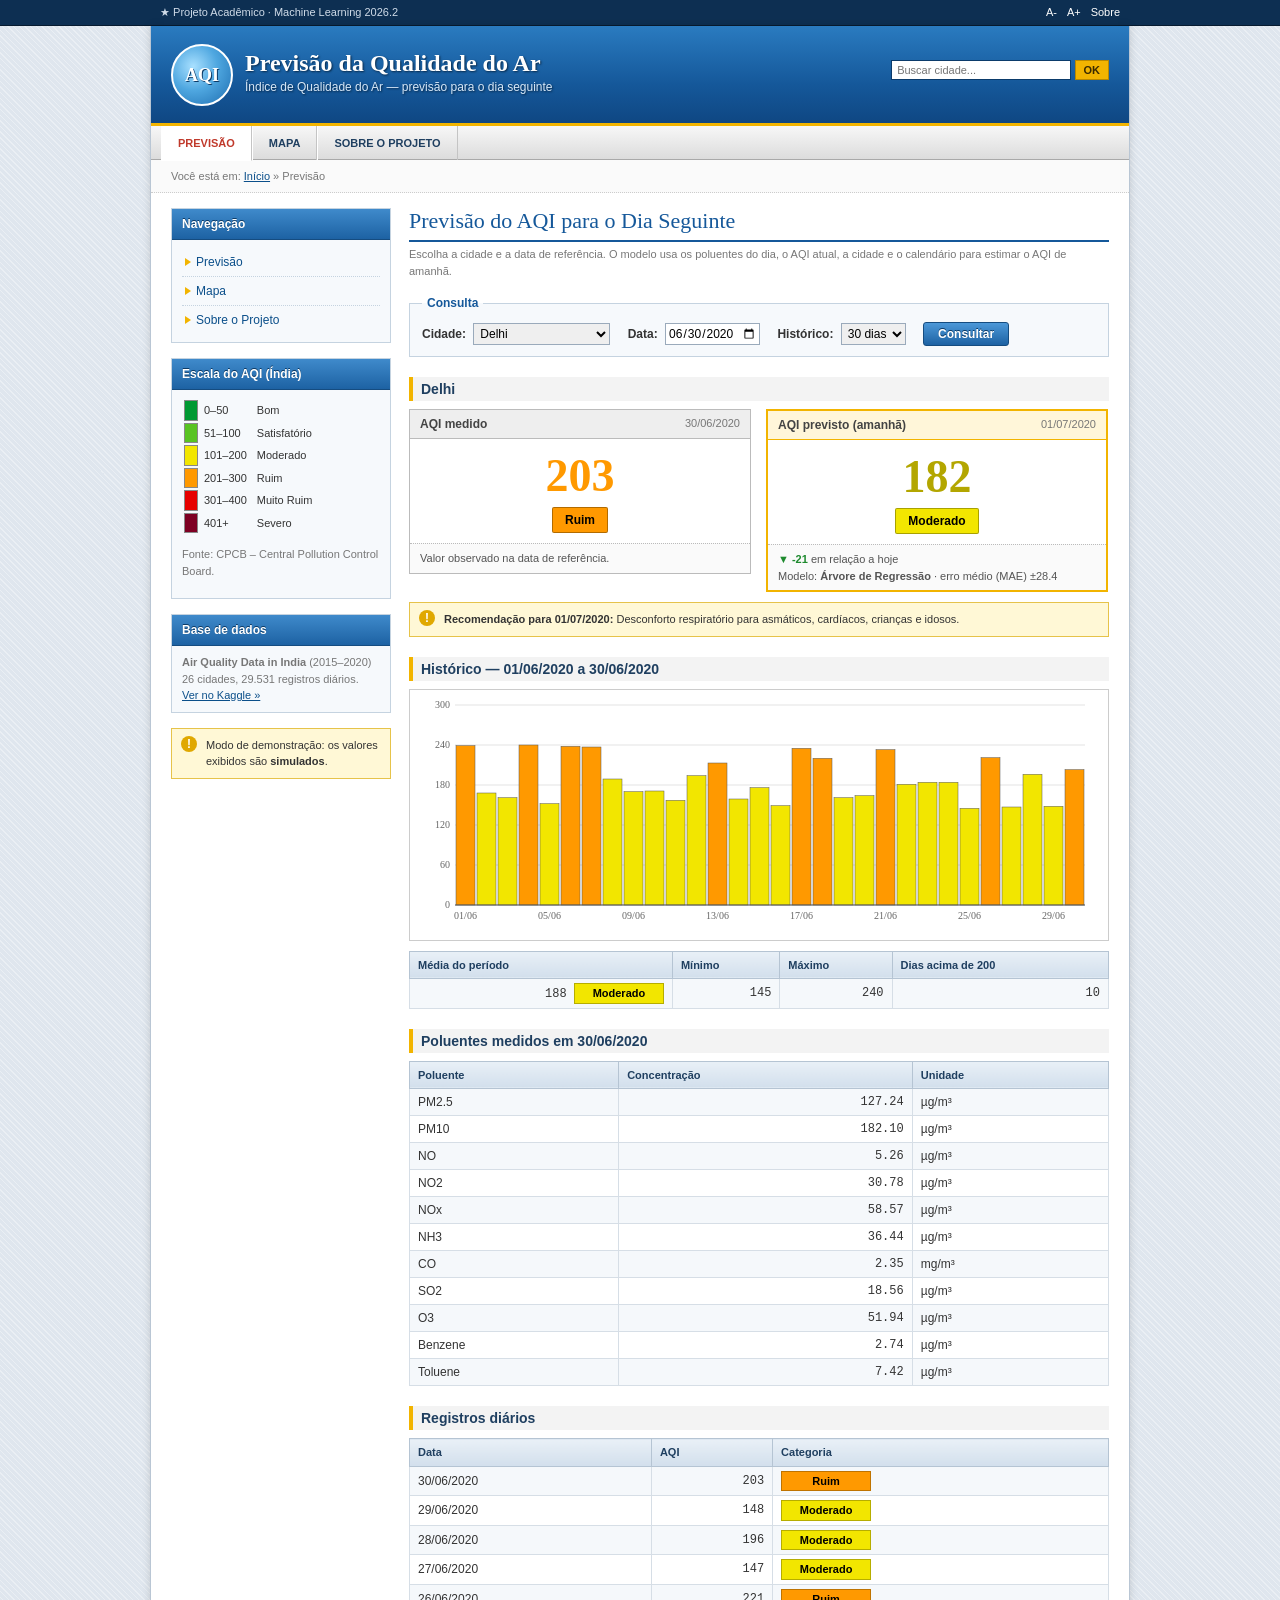
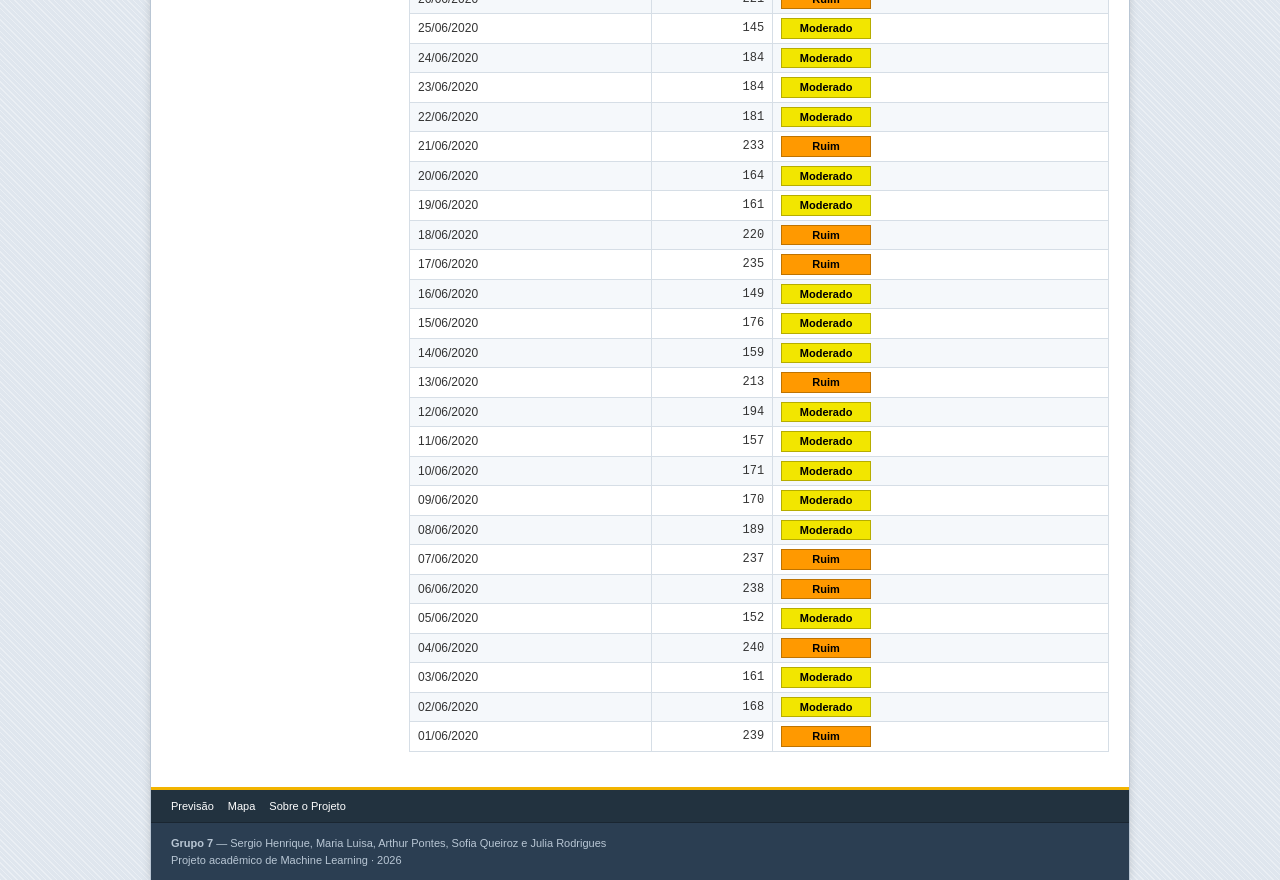
==== frontend/index.html @ a3bbc3aa "Adiciona frontend de previsão do AQI Site estático (HTML/CSS/JS) com páginas de previsão, mapa e sob" ====
<!DOCTYPE html>
<html lang="pt-BR">
<head>
<meta charset="utf-8">
<title>Previsão da Qualidade do Ar :: Início</title>
<link rel="stylesheet" href="css/style.css">
</head>
<body data-pagina="previsao">
<div id="pagina">
  <div id="topo"></div>

  <div id="conteudo">
    <div id="lateral"></div>

    <div id="principal">
      <h1 class="titulo-pagina">Previsão do AQI para o Dia Seguinte</h1>
      <p class="subtitulo">Escolha a cidade e a data de referência. O modelo usa os poluentes do dia, o AQI atual, a cidade e o calendário para estimar o AQI de amanhã.</p>

      <form id="filtros">
        <fieldset>
          <legend>Consulta</legend>
          <label for="cidade">Cidade:</label>
          <select id="cidade"></select>
          <label for="data">Data:</label>
          <input type="date" id="data">
          <label for="dias">Histórico:</label>
          <select id="dias">
            <option value="7">7 dias</option>
            <option value="30" selected>30 dias</option>
            <option value="60">60 dias</option>
            <option value="90">90 dias</option>
          </select>
          <input type="submit" class="botao" value="Consultar">
        </fieldset>
      </form>

      <div id="resultado"><div class="carregando">Carregando...</div></div>
    </div>
  </div>

  <div id="rodape-ph"></div>
</div>

<script src="js/config.js"></script>
<script src="js/api.js"></script>
<script src="js/comum.js"></script>
<script src="js/layout.js"></script>
<script>
(function () {
  var selCidade = document.getElementById('cidade');
  var inpData = document.getElementById('data');
  var selDias = document.getElementById('dias');
  var alvo = document.getElementById('resultado');

  function painel(titulo, data, aqi, classe, rodape) {
    var f = AQI.faixa(aqi);
    return '<div class="painel ' + (classe || '') + '">' +
      '<div class="cab">' + titulo + '<span>' + Util.formataData(data) + '</span></div>' +
      '<div class="valor"><div class="numero" style="color:' + (f.cor === '#f2e600' ? '#b3a600' : f.cor) + '">' + aqi + '</div>' +
      '<div class="categoria" style="background:' + f.cor + ';color:' + f.texto + '">' + f.nome + '</div></div>' +
      '<div class="rodape">' + rodape + '</div></div>';
  }

  function grafico(lista) {
    var L = 680, A = 240, mE = 40, mB = 30, mT = 10;
    var maxAqi = Math.max.apply(null, lista.map(function (d) { return d.aqi; }));
    var topo = Math.max(100, Math.ceil(maxAqi / 100) * 100);
    var w = (L - mE - 10) / lista.length;
    var y = function (v) { return mT + (A - mT - mB) * (1 - v / topo); };
    var s = '<svg width="' + L + '" height="' + A + '" font-family="Verdana" font-size="10">';

    for (var g = 0; g <= topo; g += topo / 5) {
      s += '<line x1="' + mE + '" x2="' + (L - 10) + '" y1="' + y(g) + '" y2="' + y(g) + '" stroke="#e3e3e3"/>' +
           '<text x="' + (mE - 5) + '" y="' + (y(g) + 3) + '" text-anchor="end" fill="#666">' + g + '</text>';
    }
    lista.forEach(function (d, i) {
      var f = AQI.faixa(d.aqi);
      var x = mE + i * w;
      s += '<rect x="' + (x + 1) + '" y="' + y(d.aqi) + '" width="' + Math.max(1, w - 2) + '" height="' + (y(0) - y(d.aqi)) +
           '" fill="' + f.cor + '" stroke="#555" stroke-width="0.5"><title>' + Util.formataData(d.data) + ': ' + d.aqi + ' (' + f.nome + ')</title></rect>';
      if (i % Math.ceil(lista.length / 8) === 0) {
        s += '<text x="' + (x + w / 2) + '" y="' + (A - mB + 14) + '" text-anchor="middle" fill="#666">' + Util.formataData(d.data).substr(0, 5) + '</text>';
      }
    });
    s += '<line x1="' + mE + '" x2="' + (L - 10) + '" y1="' + y(0) + '" y2="' + y(0) + '" stroke="#555"/></svg>';
    return '<div id="grafico">' + s + '</div>';
  }

  function consulta() {
    var cidade = selCidade.value, data = inpData.value, dias = parseInt(selDias.value, 10);
    alvo.innerHTML = '<div class="carregando">Consultando previsão para ' + cidade + '...</div>';

    Promise.all([AQI.previsao(cidade, data), AQI.historico(cidade, data, dias)]).then(function (r) {
      var p = r[0], hist = r[1];
      var dif = p.aqi_previsto - p.aqi_atual;
      var tend = dif > 0
        ? '<span class="tendencia sobe">&#9650; +' + dif + '</span> em relação a hoje'
        : dif < 0
          ? '<span class="tendencia desce">&#9660; ' + dif + '</span> em relação a hoje'
          : 'Sem variação em relação a hoje';
      var fAmanha = AQI.faixa(p.aqi_previsto);

      var html = '<h2>' + p.cidade + '</h2>' +
        '<div class="paineis">' +
          painel('AQI medido', p.data_base, p.aqi_atual, '', 'Valor observado na data de referência.') +
          painel('AQI previsto (amanhã)', p.data_prevista, p.aqi_previsto, 'destaque',
            tend + '<br>Modelo: <b>' + p.modelo + '</b>' +
            (p.mae_modelo ? ' &middot; erro médio (MAE) &plusmn;' + p.mae_modelo : '')) +
        '</div>' +
        '<div class="aviso"><b>Recomendação para ' + Util.formataData(p.data_prevista) + ':</b> ' + fAmanha.saude + '</div>';

      var valores = hist.map(function (d) { return d.aqi; });
      var media = Math.round(valores.reduce(function (a, b) { return a + b; }, 0) / valores.length);
      html += '<h2>Histórico &mdash; ' + Util.formataData(hist[0].data) + ' a ' + Util.formataData(hist[hist.length - 1].data) + '</h2>' +
        grafico(hist) +
        '<table class="dados"><tr><th>Média do período</th><th>Mínimo</th><th>Máximo</th><th>Dias acima de 200</th></tr>' +
        '<tr><td class="num">' + media + ' ' + Util.selo(media) + '</td>' +
        '<td class="num">' + Math.min.apply(null, valores) + '</td>' +
        '<td class="num">' + Math.max.apply(null, valores) + '</td>' +
        '<td class="num">' + valores.filter(function (v) { return v > 200; }).length + '</td></tr></table>';

      html += '<h2>Poluentes medidos em ' + Util.formataData(p.data_base) + '</h2>' +
        '<table class="dados"><tr><th>Poluente</th><th>Concentração</th><th>Unidade</th></tr>';
      Object.keys(p.poluentes).forEach(function (k) {
        var v = p.poluentes[k];
        html += '<tr><td>' + k + '</td><td class="num">' + (v === null ? '&ndash;' : v.toFixed(2)) + '</td><td>' +
          (k === 'CO' ? 'mg/m&sup3;' : '&micro;g/m&sup3;') + '</td></tr>';
      });
      html += '</table>';

      html += '<h2>Registros diários</h2><table class="dados"><tr><th>Data</th><th>AQI</th><th>Categoria</th></tr>';
      hist.slice().reverse().forEach(function (d) {
        html += '<tr><td>' + Util.formataData(d.data) + '</td><td class="num">' + d.aqi + '</td><td>' + Util.selo(d.aqi) + '</td></tr>';
      });
      alvo.innerHTML = html + '</table>';
    }).catch(function (e) { Util.erro(alvo, e); });
  }

  document.getElementById('filtros').onsubmit = function (e) { e.preventDefault(); consulta(); };
  Util.preparaFiltros(selCidade, inpData, consulta).catch(function (e) { Util.erro(alvo, e); });
})();
</script>
</body>
</html>
---- frontend/css/style.css ----
* { box-sizing: border-box; }

body {
  margin: 0;
  background-color: #dfe6ee;
  background-image: repeating-linear-gradient(45deg, rgba(255,255,255,.35) 0 1px, transparent 1px 4px);
  font-family: Verdana, Tahoma, Arial, sans-serif;
  font-size: 12px;
  color: #333;
  line-height: 1.5;
}

a { color: #0b4f8a; }
a:hover { color: #c0392b; }

#barra-topo {
  background: #0d2f52;
  color: #cfdbe8;
  font-size: 11px;
  border-bottom: 1px solid #071b30;
}
#barra-topo .interna { width: 980px; margin: 0 auto; padding: 4px 10px; overflow: hidden; }
#barra-topo .esq { float: left; }
#barra-topo .dir { float: right; }
#barra-topo a { color: #fff; text-decoration: none; margin-left: 10px; }
#barra-topo a:hover { text-decoration: underline; }

#pagina {
  width: 980px;
  margin: 0 auto;
  background: #fff;
  border-left: 1px solid #b9c6d4;
  border-right: 1px solid #b9c6d4;
  box-shadow: 0 0 8px rgba(0,0,0,.15);
}

#cabecalho {
  height: 100px;
  background: linear-gradient(to bottom, #2a7bc0 0%, #15589a 60%, #0f4783 100%);
  border-bottom: 3px solid #f2b400;
  position: relative;
  color: #fff;
}
#logo {
  position: absolute; left: 20px; top: 18px;
  text-decoration: none; color: #fff;
}
#logo .icone {
  float: left;
  width: 62px; height: 62px;
  border: 2px solid #fff;
  border-radius: 50%;
  background: radial-gradient(circle at 35% 35%, #a8e0ff 0%, #4fa7e0 45%, #1d6db0 100%);
  margin-right: 12px;
  text-align: center;
  font: bold 18px/58px Georgia, serif;
  text-shadow: 1px 1px 0 #0c3a66;
}
#logo .titulo {
  float: left;
  font: bold 24px/1.1 Georgia, "Times New Roman", serif;
  text-shadow: 1px 1px 2px #08294a;
  padding-top: 6px;
}
#logo .titulo small {
  display: block;
  font: normal 12px Verdana, sans-serif;
  color: #d7e8f8;
  margin-top: 4px;
}
#busca {
  position: absolute; right: 20px; top: 34px;
}
#busca input[type=text] {
  width: 180px; padding: 3px 5px;
  border: 1px solid #0b3b6b; font-size: 11px;
}
#busca input[type=submit] {
  padding: 3px 8px; font-size: 11px; cursor: pointer;
  background: #f2b400; border: 1px solid #b88800; color: #3a2a00; font-weight: bold;
}

#menu {
  background: linear-gradient(to bottom, #f7f7f7 0%, #dcdcdc 100%);
  border-bottom: 1px solid #a9a9a9;
  height: 34px;
  margin: 0; padding: 0 0 0 10px;
  list-style: none;
}
#menu li { float: left; }
#menu li a {
  display: block;
  padding: 0 16px;
  line-height: 34px;
  color: #1f3f60;
  font-weight: bold;
  font-size: 11px;
  text-transform: uppercase;
  text-decoration: none;
  border-right: 1px solid #c4c4c4;
  border-left: 1px solid #fff;
}
#menu li a:hover { background: #e9f1fa; color: #0b4f8a; }
#menu li.ativo a {
  background: #fff;
  color: #c0392b;
  border-bottom: 1px solid #fff;
}

#trilha {
  font-size: 11px; color: #777;
  padding: 8px 20px;
  border-bottom: 1px dotted #ccc;
  background: #fafafa;
}

#conteudo { overflow: hidden; padding: 15px 20px 25px; }
#lateral { float: left; width: 220px; }
#principal { float: right; width: 700px; }

.caixa {
  border: 1px solid #c5d3e0;
  margin-bottom: 15px;
  background: #f6f9fc;
}
.caixa h3 {
  margin: 0;
  padding: 6px 10px;
  font-size: 12px;
  color: #fff;
  background: linear-gradient(to bottom, #3f8acb 0%, #1d62a3 100%);
  border-bottom: 1px solid #154c80;
  text-shadow: 0 -1px 0 #0d3b66;
}
.caixa .corpo { padding: 8px 10px; }
.caixa ul.links { list-style: none; margin: 0; padding: 0; }
.caixa ul.links li { border-bottom: 1px dotted #c5d3e0; }
.caixa ul.links li:last-child { border-bottom: 0; }
.caixa ul.links a {
  display: block; padding: 5px 4px 5px 14px;
  text-decoration: none;
  background: url("data:image/svg+xml;utf8,<svg xmlns='http://www.w3.org/2000/svg' width='6' height='8'><path d='M0 0 L6 4 L0 8z' fill='%23f2b400'/></svg>") no-repeat 3px center;
}
.caixa ul.links a:hover { background-color: #e4eef8; }

.legenda-mini td { padding: 2px 4px; font-size: 11px; }
.legenda-mini .cor { width: 14px; border: 1px solid #888; }

h1.titulo-pagina {
  font: normal 22px Georgia, "Times New Roman", serif;
  color: #15589a;
  margin: 0 0 4px;
  padding-bottom: 6px;
  border-bottom: 2px solid #15589a;
}
p.subtitulo { color: #777; margin: 0 0 15px; font-size: 11px; }
h2 {
  font: bold 14px Verdana, sans-serif;
  color: #1f3f60;
  margin: 20px 0 8px;
  padding: 4px 0 4px 8px;
  border-left: 4px solid #f2b400;
  background: #f3f3f3;
}

fieldset {
  border: 1px solid #c5d3e0;
  background: #f6f9fc;
  padding: 10px 12px;
  margin: 0 0 15px;
}
legend { font-weight: bold; color: #15589a; padding: 0 5px; }
fieldset label { font-weight: bold; margin-right: 4px; }
fieldset select, fieldset input[type=date] {
  font: 12px Verdana, sans-serif;
  padding: 2px;
  border: 1px solid #9aaabb;
  margin-right: 14px;
}
.botao {
  font: bold 12px Verdana, sans-serif;
  padding: 4px 14px;
  color: #fff;
  background: linear-gradient(to bottom, #4c98d8 0%, #1d62a3 100%);
  border: 1px solid #154c80;
  border-radius: 3px;
  cursor: pointer;
  text-shadow: 0 -1px 0 #0d3b66;
}
.botao:hover { background: linear-gradient(to bottom, #5aa6e6 0%, #2770b3 100%); }

.paineis { overflow: hidden; margin-bottom: 10px; }
.painel {
  float: left;
  width: 342px;
  border: 1px solid #bbb;
  margin-right: 15px;
}
.painel:last-child { margin-right: 0; }
.painel .cab {
  background: #eee;
  border-bottom: 1px solid #bbb;
  padding: 5px 10px;
  font-weight: bold;
  color: #444;
}
.painel .cab span { float: right; font-weight: normal; color: #777; font-size: 11px; }
.painel .valor {
  text-align: center;
  padding: 14px 5px 10px;
}
.painel .numero {
  font: bold 46px/1 Georgia, serif;
}
.painel .categoria {
  display: inline-block;
  margin-top: 8px;
  padding: 3px 12px;
  font-weight: bold;
  border: 1px solid rgba(0,0,0,.3);
  border-radius: 2px;
}
.painel .rodape {
  border-top: 1px dotted #bbb;
  padding: 6px 10px;
  font-size: 11px;
  color: #555;
  background: #fafafa;
}
.painel.destaque { border: 2px solid #f2b400; }
.painel.destaque .cab { background: #fff6d9; border-bottom-color: #f2b400; }

.tendencia { font-weight: bold; }
.tendencia.sobe { color: #c0392b; }
.tendencia.desce { color: #1e8a2e; }

table.dados {
  width: 100%;
  border-collapse: collapse;
  border: 1px solid #b5c4d3;
  margin-bottom: 10px;
}
table.dados th {
  background: linear-gradient(to bottom, #e9f0f7 0%, #d2dfec 100%);
  color: #1f3f60;
  text-align: left;
  padding: 5px 8px;
  border: 1px solid #b5c4d3;
  font-size: 11px;
}
table.dados td {
  padding: 4px 8px;
  border: 1px solid #d6dee6;
}
table.dados tr:nth-child(even) td { background: #f5f8fb; }
table.dados tr:hover td { background: #fffbe6; }
table.dados td.num { text-align: right; font-family: "Courier New", monospace; }
table.dados tr.melhor td { font-weight: bold; background: #eaf7e5; }
.selo {
  display: inline-block; min-width: 90px; text-align: center;
  padding: 1px 6px; font-size: 11px; font-weight: bold;
  border: 1px solid rgba(0,0,0,.25);
  font-family: Verdana, Tahoma, Arial, sans-serif;
}

#grafico {
  border: 1px solid #ccc;
  background: #fff;
  padding: 5px;
  margin-bottom: 10px;
}
#grafico svg { display: block; }

.aviso {
  border: 1px solid #e6c34a;
  background: #fff8d6;
  padding: 8px 10px 8px 34px;
  margin-bottom: 15px;
  position: relative;
  font-size: 11px;
}
.aviso:before {
  content: "!";
  position: absolute; left: 9px; top: 7px;
  width: 16px; height: 16px; border-radius: 50%;
  background: #e0a800; color: #fff;
  font: bold 12px/16px Arial, sans-serif; text-align: center;
}
.aviso.erro { border-color: #d98b8b; background: #fdeaea; }
.aviso.erro:before { background: #c0392b; }

.carregando { color: #888; font-style: italic; padding: 10px 0; }
.carregando:before {
  content: ""; display: inline-block; width: 12px; height: 12px; margin-right: 6px;
  border: 2px solid #9ab; border-top-color: transparent; border-radius: 50%;
  vertical-align: -2px; animation: gira .8s linear infinite;
}
@keyframes gira { to { transform: rotate(360deg); } }

#rodape {
  background: #2b3e52;
  color: #b8c6d4;
  font-size: 11px;
  border-top: 3px solid #f2b400;
}
#rodape .links {
  background: #22323f;
  padding: 8px 20px;
  border-bottom: 1px solid #1a2631;
}
#rodape .links a { color: #fff; text-decoration: none; margin-right: 14px; }
#rodape .links a:hover { text-decoration: underline; }
#rodape .info { padding: 12px 20px; overflow: hidden; }
#rodape .info .esq { float: left; }

.limpa { clear: both; }
.pequeno { font-size: 11px; color: #777; }

#mapa {
  height: 560px;
  border: 1px solid #9aaabb;
  box-shadow: inset 0 0 4px rgba(0,0,0,.2);
  margin-bottom: 10px;
  background: #b8d4ec;
}
.marcador-aqi {
  border-radius: 50%;
  border: 2px solid #fff;
  box-shadow: 0 0 0 1px #333, 1px 2px 3px rgba(0,0,0,.5);
  text-align: center;
  font: bold 10px/28px Verdana, sans-serif;
}
.marcador-aqi.sel { box-shadow: 0 0 0 3px #f2b400, 1px 2px 3px rgba(0,0,0,.5); }
.legenda-mapa {
  background: #fff;
  border: 1px solid #888;
  padding: 5px 8px;
  font: 11px Verdana, sans-serif;
  box-shadow: 1px 1px 3px rgba(0,0,0,.3);
}
.legenda-mapa b { display: block; margin-bottom: 3px; color: #15589a; }
.legenda-mapa i {
  display: inline-block; width: 12px; height: 12px;
  border: 1px solid #555; margin-right: 5px; vertical-align: -2px;
}
.leaflet-popup-content { font: 12px Verdana, sans-serif; }
.leaflet-popup-content h4 { margin: 0 0 4px; color: #15589a; font-size: 13px; }
fieldset .opcao { font-weight: normal; margin-right: 10px; }
.leaflet-tooltip.rotulo-cidade {
  background: transparent; border: 0; box-shadow: none; padding: 0;
  font: bold 10px Verdana, sans-serif; color: #333;
  text-shadow: 1px 0 0 #fff, -1px 0 0 #fff, 0 1px 0 #fff, 0 -1px 0 #fff;
}
.leaflet-tooltip.rotulo-cidade:before { display: none; }
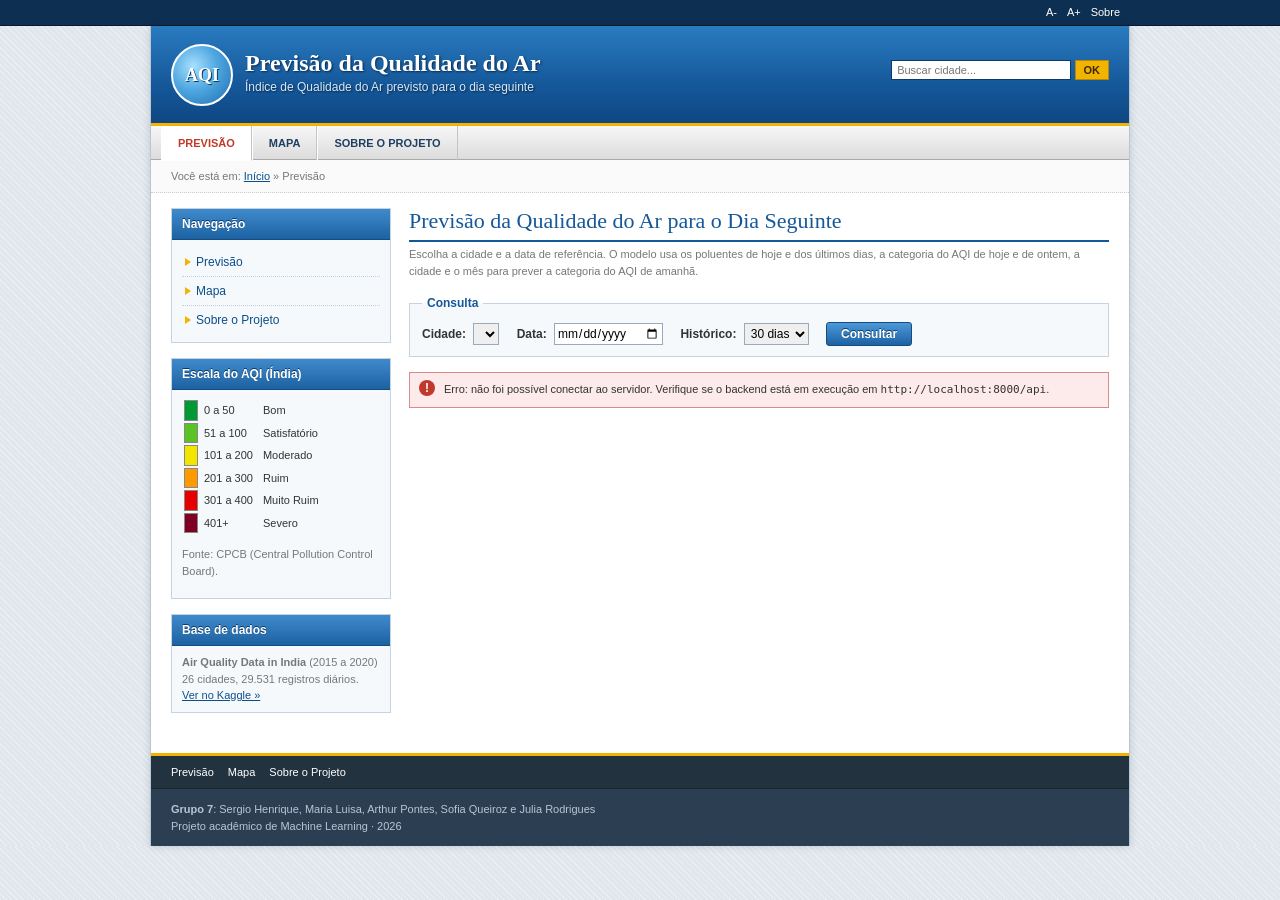
==== commit 7c913246: "Adiciona backend com API e adapta o frontend para previsão por categoria - backend: notebook origina" ====
--- a/frontend/index.html
+++ b/frontend/index.html
@@ -13,8 +13,8 @@
     <div id="lateral"></div>
 
     <div id="principal">
-      <h1 class="titulo-pagina">Previsão do AQI para o Dia Seguinte</h1>
-      <p class="subtitulo">Escolha a cidade e a data de referência. O modelo usa os poluentes do dia, o AQI atual, a cidade e o calendário para estimar o AQI de amanhã.</p>
+      <h1 class="titulo-pagina">Previsão da Qualidade do Ar para o Dia Seguinte</h1>
+      <p class="subtitulo">Escolha a cidade e a data de referência. O modelo usa os poluentes de hoje e dos últimos dias, a categoria do AQI de hoje e de ontem, a cidade e o mês para prever a categoria do AQI de amanhã.</p>
 
       <form id="filtros">
         <fieldset>
@@ -51,19 +51,60 @@
   var inpData = document.getElementById('data');
   var selDias = document.getElementById('dias');
   var alvo = document.getElementById('resultado');
+  var NOME_CONJUNTO = { treino: 'treino', 'validação': 'validação', teste: 'teste' };
 
-  function painel(titulo, data, aqi, classe, rodape) {
-    var f = AQI.faixa(aqi);
-    return '<div class="painel ' + (classe || '') + '">' +
-      '<div class="cab">' + titulo + '<span>' + Util.formataData(data) + '</span></div>' +
-      '<div class="valor"><div class="numero" style="color:' + (f.cor === '#f2e600' ? '#b3a600' : f.cor) + '">' + aqi + '</div>' +
-      '<div class="categoria" style="background:' + f.cor + ';color:' + f.texto + '">' + f.nome + '</div></div>' +
-      '<div class="rodape">' + rodape + '</div></div>';
+  function cabecalho(titulo, data, classe) {
+    return '<div class="painel ' + (classe || '') + '"><div class="cab">' + titulo + '<span>' + Util.formataData(data) + '</span></div>';
+  }
+
+  function painelHoje(p) {
+    var f = Util.faixa(p.categoria_atual);
+    var corpo = f
+      ? '<div class="numero" style="color:' + (f.cor === '#f2e600' ? '#b3a600' : f.cor) + '">' + Util.numero(p.aqi_atual) + '</div>' +
+        '<div class="categoria" style="background:' + f.cor + ';color:' + f.texto + '">' + f.nome + '</div>'
+      : '<div class="sem-valor">Sem medição de AQI nesta data</div>';
+    return cabecalho('Hoje (medido)', p.data_base) +
+      '<div class="valor">' + corpo + '</div>' +
+      '<div class="rodape">AQI e categoria observados na data de referência.</div></div>';
+  }
+
+  function barras(probs, escolhida) {
+    return '<table class="probs">' + AQI.FAIXAS.map(function (f, i) {
+      var pct = Math.round(probs[i] * 100);
+      return '<tr' + (i === escolhida ? ' class="max"' : '') + '><td class="rot">' + f.nome + '</td>' +
+        '<td><div class="barra" style="width:' + Math.max(pct, 0.5) + '%;background:' + f.cor + '"></div></td>' +
+        '<td class="pct">' + pct + '%</td></tr>';
+    }).join('') + '</table>';
+  }
+
+  function painelAmanha(p) {
+    var f = Util.faixa(p.categoria_prevista);
+    if (!f) {
+      return cabecalho('Amanhã (previsão)', p.data_prevista, 'destaque') +
+        '<div class="valor"><div class="sem-valor">Sem previsão: o modelo precisa da categoria do AQI de hoje.</div></div></div>';
+    }
+    var dif = p.categoria_atual === null ? null : p.categoria_prevista - p.categoria_atual;
+    var tend = dif === null ? ''
+      : dif > 0 ? '<span class="tendencia sobe">&#9650; Deve piorar</span> em relação a hoje'
+      : dif < 0 ? '<span class="tendencia desce">&#9660; Deve melhorar</span> em relação a hoje'
+      : 'Deve se manter na mesma categoria de hoje';
+    var confere = '';
+    if (p.categoria_real !== null) {
+      confere = '<div class="conferencia">Categoria real observada: ' + Util.selo(p.categoria_real) + ' ' +
+        (p.categoria_real === p.categoria_prevista ? '<span class="ok">&#10004; acertou</span>' : '<span class="errou">&#10008; errou</span>') + '</div>';
+    }
+    return cabecalho('Amanhã (previsão)', p.data_prevista, 'destaque') +
+      '<div class="valor"><div class="categoria nome-categoria" style="background:' + f.cor + ';color:' + f.texto + '">' + f.nome + '</div></div>' +
+      '<div class="rodape">' + (tend ? tend + '<br>' : '') +
+      '<b>Probabilidade de cada categoria:</b>' + (p.probabilidades ? barras(p.probabilidades, p.categoria_prevista) : '') +
+      'Modelo: <b>' + p.modelo + '</b> &middot; F1 macro no teste: ' + p.f1_modelo.toFixed(3) +
+      confere + '</div></div>';
   }
 
   function grafico(lista) {
     var L = 680, A = 240, mE = 40, mB = 30, mT = 10;
-    var maxAqi = Math.max.apply(null, lista.map(function (d) { return d.aqi; }));
+    var valores = lista.map(function (d) { return d.aqi; }).filter(function (v) { return v !== null; });
+    var maxAqi = valores.length ? Math.max.apply(null, valores) : 100;
     var topo = Math.max(100, Math.ceil(maxAqi / 100) * 100);
     var w = (L - mE - 10) / lista.length;
     var y = function (v) { return mT + (A - mT - mB) * (1 - v / topo); };
@@ -74,10 +115,12 @@
            '<text x="' + (mE - 5) + '" y="' + (y(g) + 3) + '" text-anchor="end" fill="#666">' + g + '</text>';
     }
     lista.forEach(function (d, i) {
-      var f = AQI.faixa(d.aqi);
       var x = mE + i * w;
-      s += '<rect x="' + (x + 1) + '" y="' + y(d.aqi) + '" width="' + Math.max(1, w - 2) + '" height="' + (y(0) - y(d.aqi)) +
-           '" fill="' + f.cor + '" stroke="#555" stroke-width="0.5"><title>' + Util.formataData(d.data) + ': ' + d.aqi + ' (' + f.nome + ')</title></rect>';
+      if (d.aqi !== null) {
+        var f = Util.faixa(d.categoria) || AQI.FAIXAS[AQI.indice(d.aqi)];
+        s += '<rect x="' + (x + 1) + '" y="' + y(d.aqi) + '" width="' + Math.max(1, w - 2) + '" height="' + (y(0) - y(d.aqi)) +
+             '" fill="' + f.cor + '" stroke="#555" stroke-width="0.5"><title>' + Util.formataData(d.data) + ': ' + Math.round(d.aqi) + ' (' + f.nome + ')</title></rect>';
+      }
       if (i % Math.ceil(lista.length / 8) === 0) {
         s += '<text x="' + (x + w / 2) + '" y="' + (A - mB + 14) + '" text-anchor="middle" fill="#666">' + Util.formataData(d.data).substr(0, 5) + '</text>';
       }
@@ -86,51 +129,52 @@
     return '<div id="grafico">' + s + '</div>';
   }
 
+  function resumo(hist) {
+    var valores = hist.map(function (d) { return d.aqi; }).filter(function (v) { return v !== null; });
+    if (!valores.length) return '<p class="pequeno">Sem medições de AQI no período.</p>';
+    var media = valores.reduce(function (a, b) { return a + b; }, 0) / valores.length;
+    return '<table class="dados"><tr><th>Média do período</th><th>Mínimo</th><th>Máximo</th><th>Dias acima de 200</th><th>Dias sem medição</th></tr>' +
+      '<tr><td class="num">' + Math.round(media) + ' ' + Util.selo(AQI.indice(media)) + '</td>' +
+      '<td class="num">' + Math.round(Math.min.apply(null, valores)) + '</td>' +
+      '<td class="num">' + Math.round(Math.max.apply(null, valores)) + '</td>' +
+      '<td class="num">' + valores.filter(function (v) { return v > 200; }).length + '</td>' +
+      '<td class="num">' + (hist.length - valores.length) + '</td></tr></table>';
+  }
+
   function consulta() {
     var cidade = selCidade.value, data = inpData.value, dias = parseInt(selDias.value, 10);
     alvo.innerHTML = '<div class="carregando">Consultando previsão para ' + cidade + '...</div>';
 
     Promise.all([AQI.previsao(cidade, data), AQI.historico(cidade, data, dias)]).then(function (r) {
       var p = r[0], hist = r[1];
-      var dif = p.aqi_previsto - p.aqi_atual;
-      var tend = dif > 0
-        ? '<span class="tendencia sobe">&#9650; +' + dif + '</span> em relação a hoje'
-        : dif < 0
-          ? '<span class="tendencia desce">&#9660; ' + dif + '</span> em relação a hoje'
-          : 'Sem variação em relação a hoje';
-      var fAmanha = AQI.faixa(p.aqi_previsto);
+      var fAmanha = Util.faixa(p.categoria_prevista);
 
       var html = '<h2>' + p.cidade + '</h2>' +
-        '<div class="paineis">' +
-          painel('AQI medido', p.data_base, p.aqi_atual, '', 'Valor observado na data de referência.') +
-          painel('AQI previsto (amanhã)', p.data_prevista, p.aqi_previsto, 'destaque',
-            tend + '<br>Modelo: <b>' + p.modelo + '</b>' +
-            (p.mae_modelo ? ' &middot; erro médio (MAE) &plusmn;' + p.mae_modelo : '')) +
-        '</div>' +
-        '<div class="aviso"><b>Recomendação para ' + Util.formataData(p.data_prevista) + ':</b> ' + fAmanha.saude + '</div>';
+        '<div class="paineis">' + painelHoje(p) + painelAmanha(p) + '</div>';
+      if (fAmanha) {
+        html += '<div class="aviso"><b>Recomendação para ' + Util.formataData(p.data_prevista) + ':</b> ' + fAmanha.saude + '</div>';
+      }
+      if (p.conjunto !== 'teste') {
+        html += '<div class="aviso">Esta data faz parte do período de <b>' + NOME_CONJUNTO[p.conjunto] +
+          '</b> do modelo (até 31/12/2019). Para avaliar o desempenho real, prefira datas de 2020, que o modelo não viu no treino.</div>';
+      }
 
-      var valores = hist.map(function (d) { return d.aqi; });
-      var media = Math.round(valores.reduce(function (a, b) { return a + b; }, 0) / valores.length);
-      html += '<h2>Histórico &mdash; ' + Util.formataData(hist[0].data) + ' a ' + Util.formataData(hist[hist.length - 1].data) + '</h2>' +
-        grafico(hist) +
-        '<table class="dados"><tr><th>Média do período</th><th>Mínimo</th><th>Máximo</th><th>Dias acima de 200</th></tr>' +
-        '<tr><td class="num">' + media + ' ' + Util.selo(media) + '</td>' +
-        '<td class="num">' + Math.min.apply(null, valores) + '</td>' +
-        '<td class="num">' + Math.max.apply(null, valores) + '</td>' +
-        '<td class="num">' + valores.filter(function (v) { return v > 200; }).length + '</td></tr></table>';
+      if (hist.length) {
+        html += '<h2>Histórico de ' + Util.formataData(hist[0].data) + ' a ' + Util.formataData(hist[hist.length - 1].data) + '</h2>' +
+          grafico(hist) + resumo(hist);
+      }
 
       html += '<h2>Poluentes medidos em ' + Util.formataData(p.data_base) + '</h2>' +
         '<table class="dados"><tr><th>Poluente</th><th>Concentração</th><th>Unidade</th></tr>';
       Object.keys(p.poluentes).forEach(function (k) {
-        var v = p.poluentes[k];
-        html += '<tr><td>' + k + '</td><td class="num">' + (v === null ? '&ndash;' : v.toFixed(2)) + '</td><td>' +
+        html += '<tr><td>' + k + '</td><td class="num">' + Util.numero(p.poluentes[k], 2) + '</td><td>' +
           (k === 'CO' ? 'mg/m&sup3;' : '&micro;g/m&sup3;') + '</td></tr>';
       });
       html += '</table>';
 
       html += '<h2>Registros diários</h2><table class="dados"><tr><th>Data</th><th>AQI</th><th>Categoria</th></tr>';
       hist.slice().reverse().forEach(function (d) {
-        html += '<tr><td>' + Util.formataData(d.data) + '</td><td class="num">' + d.aqi + '</td><td>' + Util.selo(d.aqi) + '</td></tr>';
+        html += '<tr><td>' + Util.formataData(d.data) + '</td><td class="num">' + Util.numero(d.aqi) + '</td><td>' + Util.selo(d.categoria) + '</td></tr>';
       });
       alvo.innerHTML = html + '</table>';
     }).catch(function (e) { Util.erro(alvo, e); });
--- a/frontend/css/style.css
+++ b/frontend/css/style.css
@@ -20,7 +20,6 @@
   border-bottom: 1px solid #071b30;
 }
 #barra-topo .interna { width: 980px; margin: 0 auto; padding: 4px 10px; overflow: hidden; }
-#barra-topo .esq { float: left; }
 #barra-topo .dir { float: right; }
 #barra-topo a { color: #fff; text-decoration: none; margin-left: 10px; }
 #barra-topo a:hover { text-decoration: underline; }
@@ -352,3 +351,16 @@
   text-shadow: 1px 0 0 #fff, -1px 0 0 #fff, 0 1px 0 #fff, 0 -1px 0 #fff;
 }
 .leaflet-tooltip.rotulo-cidade:before { display: none; }
+
+.selo.sem-dados { background: #ddd; color: #666; font-weight: normal; }
+.painel .nome-categoria { font: bold 30px/1.1 Georgia, serif; }
+.painel .sem-valor { font: italic 14px Georgia, serif; color: #888; padding: 18px 0; }
+table.probs { width: 100%; border-collapse: collapse; margin: 4px 0 2px; }
+table.probs td { padding: 1px 3px; font-size: 11px; }
+table.probs td.rot { width: 82px; text-align: right; color: #444; }
+table.probs td.pct { width: 44px; text-align: right; font-family: "Courier New", monospace; }
+table.probs .barra { height: 11px; border: 1px solid rgba(0,0,0,.35); min-width: 1px; }
+table.probs tr.max td.rot { font-weight: bold; color: #000; }
+.conferencia { margin-top: 4px; }
+.conferencia .ok { color: #1e8a2e; font-weight: bold; }
+.conferencia .errou { color: #c0392b; font-weight: bold; }
